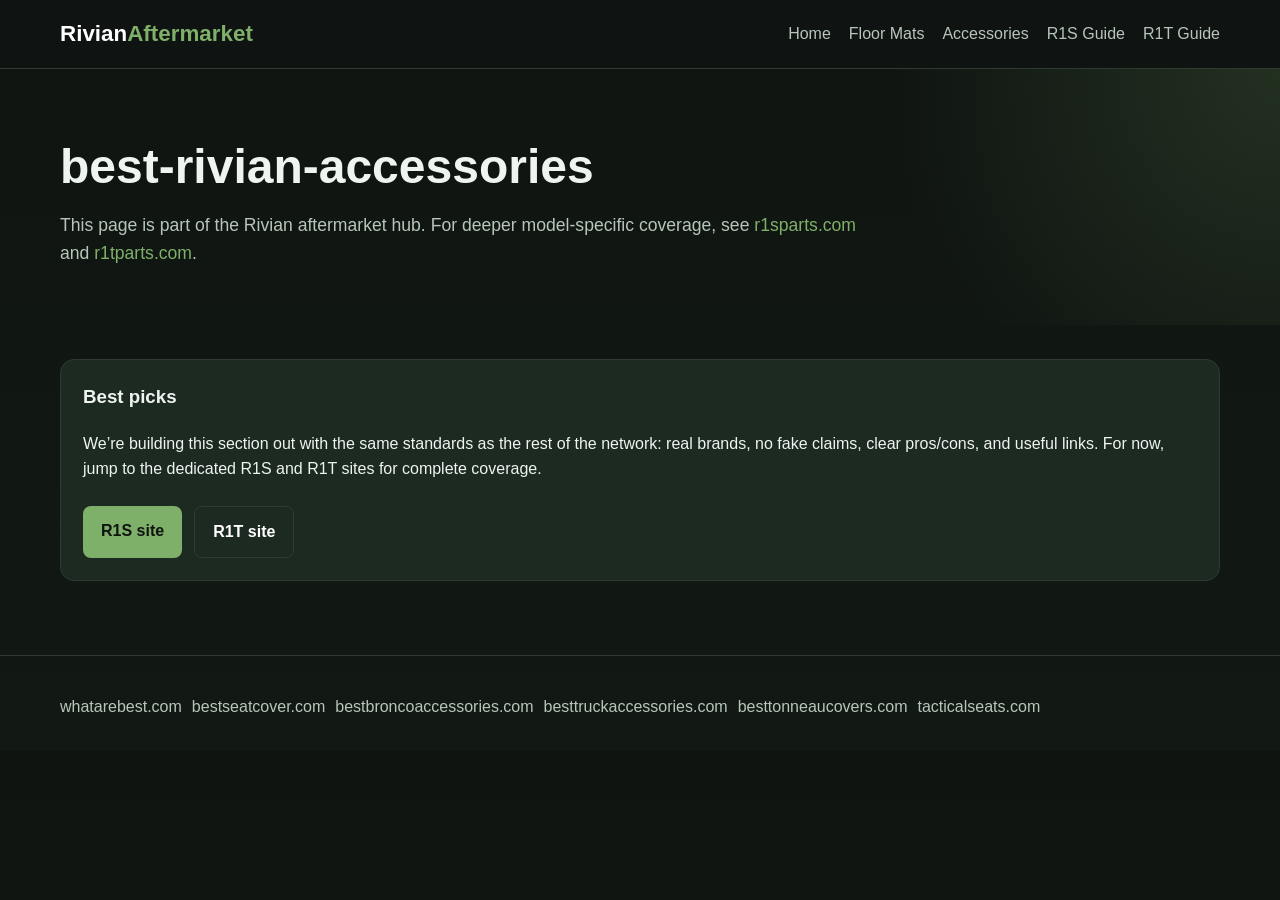
==== best-rivian-accessories.html @ a82fed2b "Build Rivian aftermarket affiliate hub" ====
<!DOCTYPE html><html lang="en"><head><meta charset="UTF-8"><meta name="viewport" content="width=device-width,initial-scale=1"><title>best-rivian-accessories | RivianAftermarket.com</title><meta name="description" content="Rivian aftermarket guide from RivianAftermarket.com"><link rel="stylesheet" href="style.css"></head><body><nav class="nav"><div class="container"><div class="logo">Rivian<span>Aftermarket</span></div><div class="nav-links"><a href="index.html">Home</a><a href="best-rivian-floor-mats.html">Floor Mats</a><a href="best-rivian-accessories.html">Accessories</a><a href="rivian-r1s-guide.html">R1S Guide</a><a href="rivian-r1t-guide.html">R1T Guide</a></div></div></nav><section class="hero"><div class="container"><h1>best-rivian-accessories</h1><p>This page is part of the Rivian aftermarket hub. For deeper model-specific coverage, see <a href="https://r1sparts.com">r1sparts.com</a> and <a href="https://r1tparts.com">r1tparts.com</a>.</p></div></section><section class="section"><div class="container"><div class="card"><h3>Best picks</h3><p>We’re building this section out with the same standards as the rest of the network: real brands, no fake claims, clear pros/cons, and useful links. For now, jump to the dedicated R1S and R1T sites for complete coverage.</p><div class="cta-row"><a class="btn btn-primary" href="https://r1sparts.com">R1S site</a><a class="btn btn-secondary" href="https://r1tparts.com">R1T site</a></div></div></div></section><footer class="footer"><div class="container"><div class="network"><a href="https://whatarebest.com">whatarebest.com</a><a href="https://bestseatcover.com">bestseatcover.com</a><a href="https://bestbroncoaccessories.com">bestbroncoaccessories.com</a><a href="https://besttruckaccessories.com">besttruckaccessories.com</a><a href="https://besttonneaucovers.com">besttonneaucovers.com</a><a href="https://tacticalseats.com">tacticalseats.com</a></div></div></footer></body></html>
---- style.css ----
:root{--bg:#0f1411;--bg2:#17201a;--card:#1d2a22;--text:#eef4ef;--muted:#b7c6ba;--accent:#7fb069;--accent2:#c8a96b;--border:#2d3b31}
*{box-sizing:border-box}body{margin:0;font-family:Arial,sans-serif;background:linear-gradient(180deg,var(--bg),#121914);color:var(--text);line-height:1.6}a{color:var(--accent);text-decoration:none}.container{max-width:1200px;margin:0 auto;padding:0 20px}.nav{position:sticky;top:0;background:rgba(15,20,17,.95);border-bottom:1px solid var(--border);z-index:5}.nav .container{display:flex;justify-content:space-between;align-items:center;padding:16px 20px}.logo{font-weight:800;font-size:1.4rem;color:#fff}.logo span{color:var(--accent)}.nav-links a{margin-left:18px;color:var(--muted)}.hero{padding:72px 0 40px;background:radial-gradient(circle at top right,rgba(127,176,105,.18),transparent 30%)}.hero h1{font-size:3rem;line-height:1.1;margin:0 0 14px}.hero p{max-width:820px;color:var(--muted);font-size:1.1rem}.cta-row{display:flex;gap:12px;flex-wrap:wrap;margin-top:24px}.btn{display:inline-block;padding:12px 18px;border-radius:8px;font-weight:700}.btn-primary{background:var(--accent);color:#101410}.btn-secondary{border:1px solid var(--border);color:#fff}.grid{display:grid;grid-template-columns:repeat(auto-fit,minmax(280px,1fr));gap:22px}.card{background:var(--card);border:1px solid var(--border);border-radius:14px;padding:22px}.card h3{margin-top:0}.section{padding:34px 0}.section h2{font-size:2rem;margin:0 0 18px}.comparison{width:100%;border-collapse:collapse;background:var(--card);border-radius:12px;overflow:hidden}.comparison th,.comparison td{padding:12px;border-bottom:1px solid var(--border);text-align:left}.comparison th{background:#243329}.footer{padding:32px 0;color:var(--muted);border-top:1px solid var(--border);margin-top:40px}.network a{display:inline-block;margin:6px 10px 0 0;color:var(--muted)}.badge{display:inline-block;background:#27362b;color:var(--accent2);padding:4px 10px;border-radius:999px;font-size:.8rem;font-weight:700;margin-bottom:10px}img.heroimg{width:100%;border-radius:14px;border:1px solid var(--border)}@media(max-width:700px){.hero h1{font-size:2.2rem}.nav .container{display:block}.nav-links{margin-top:10px}}
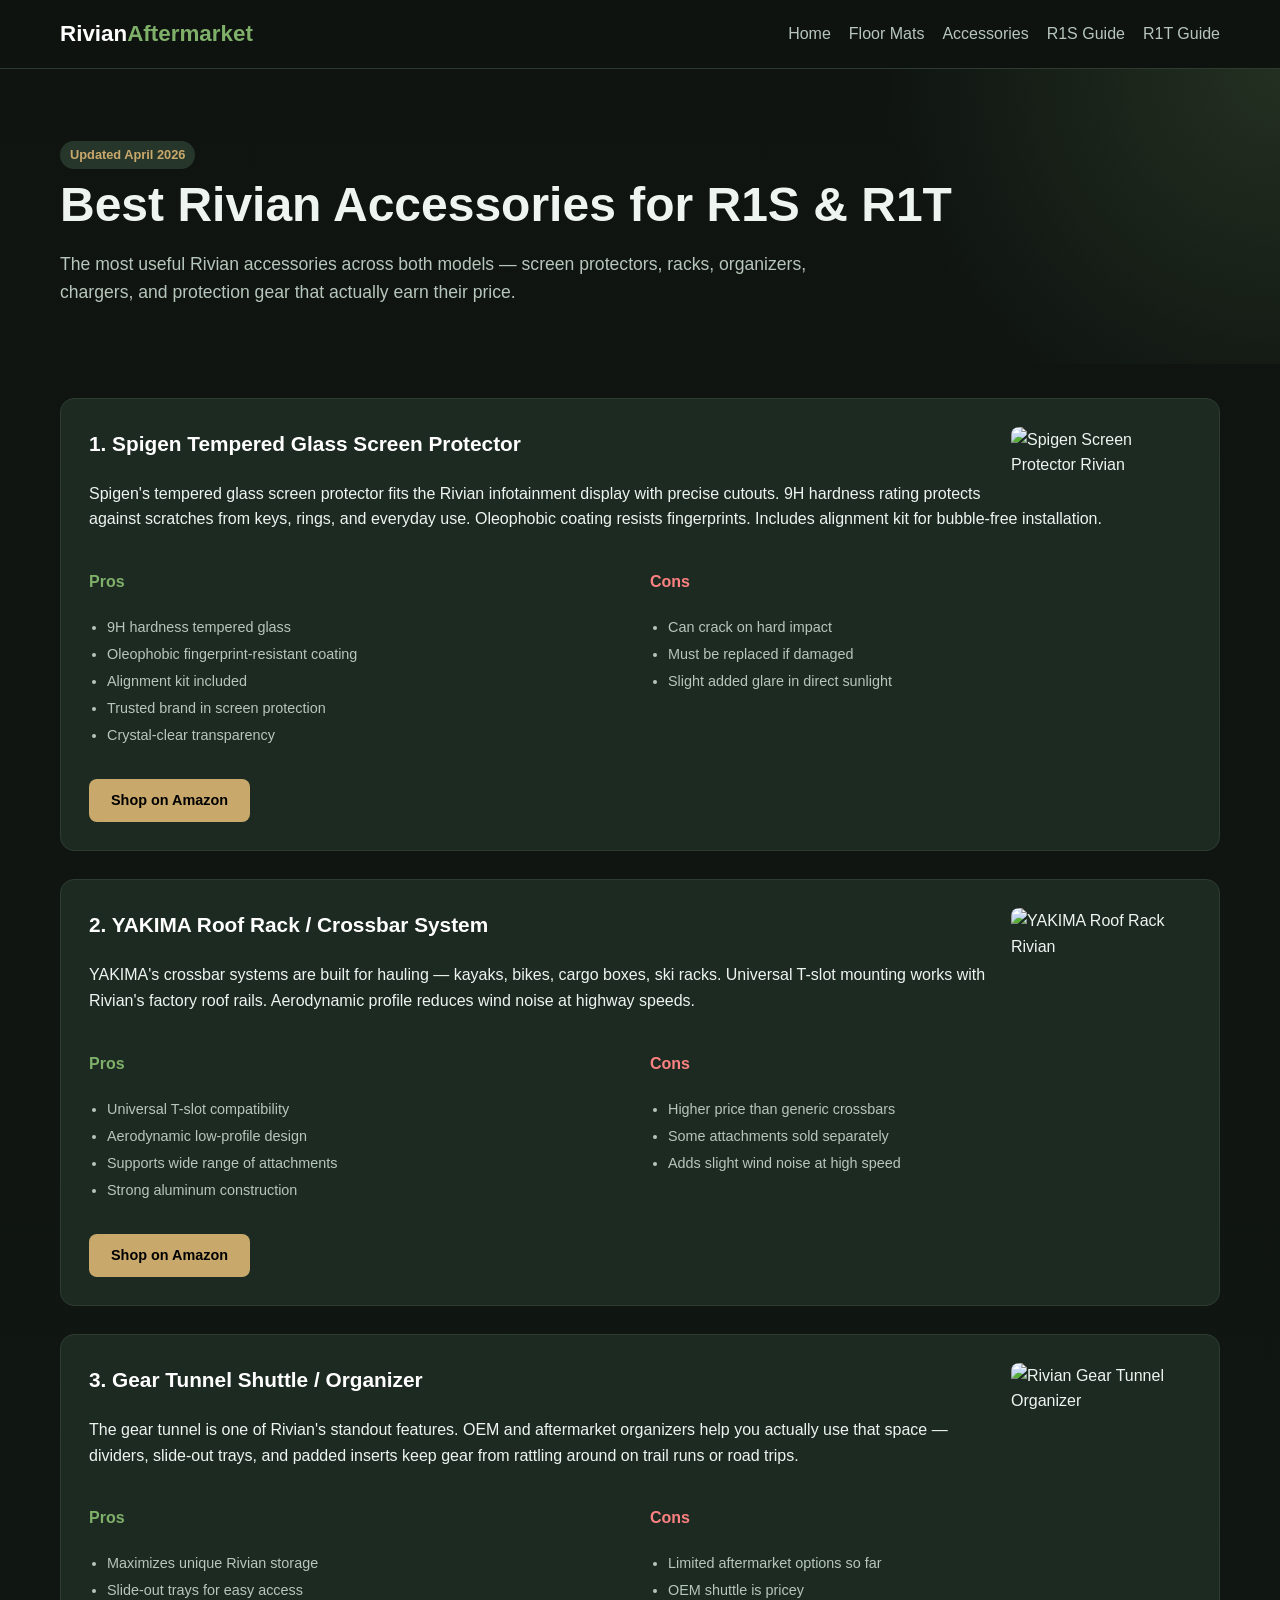
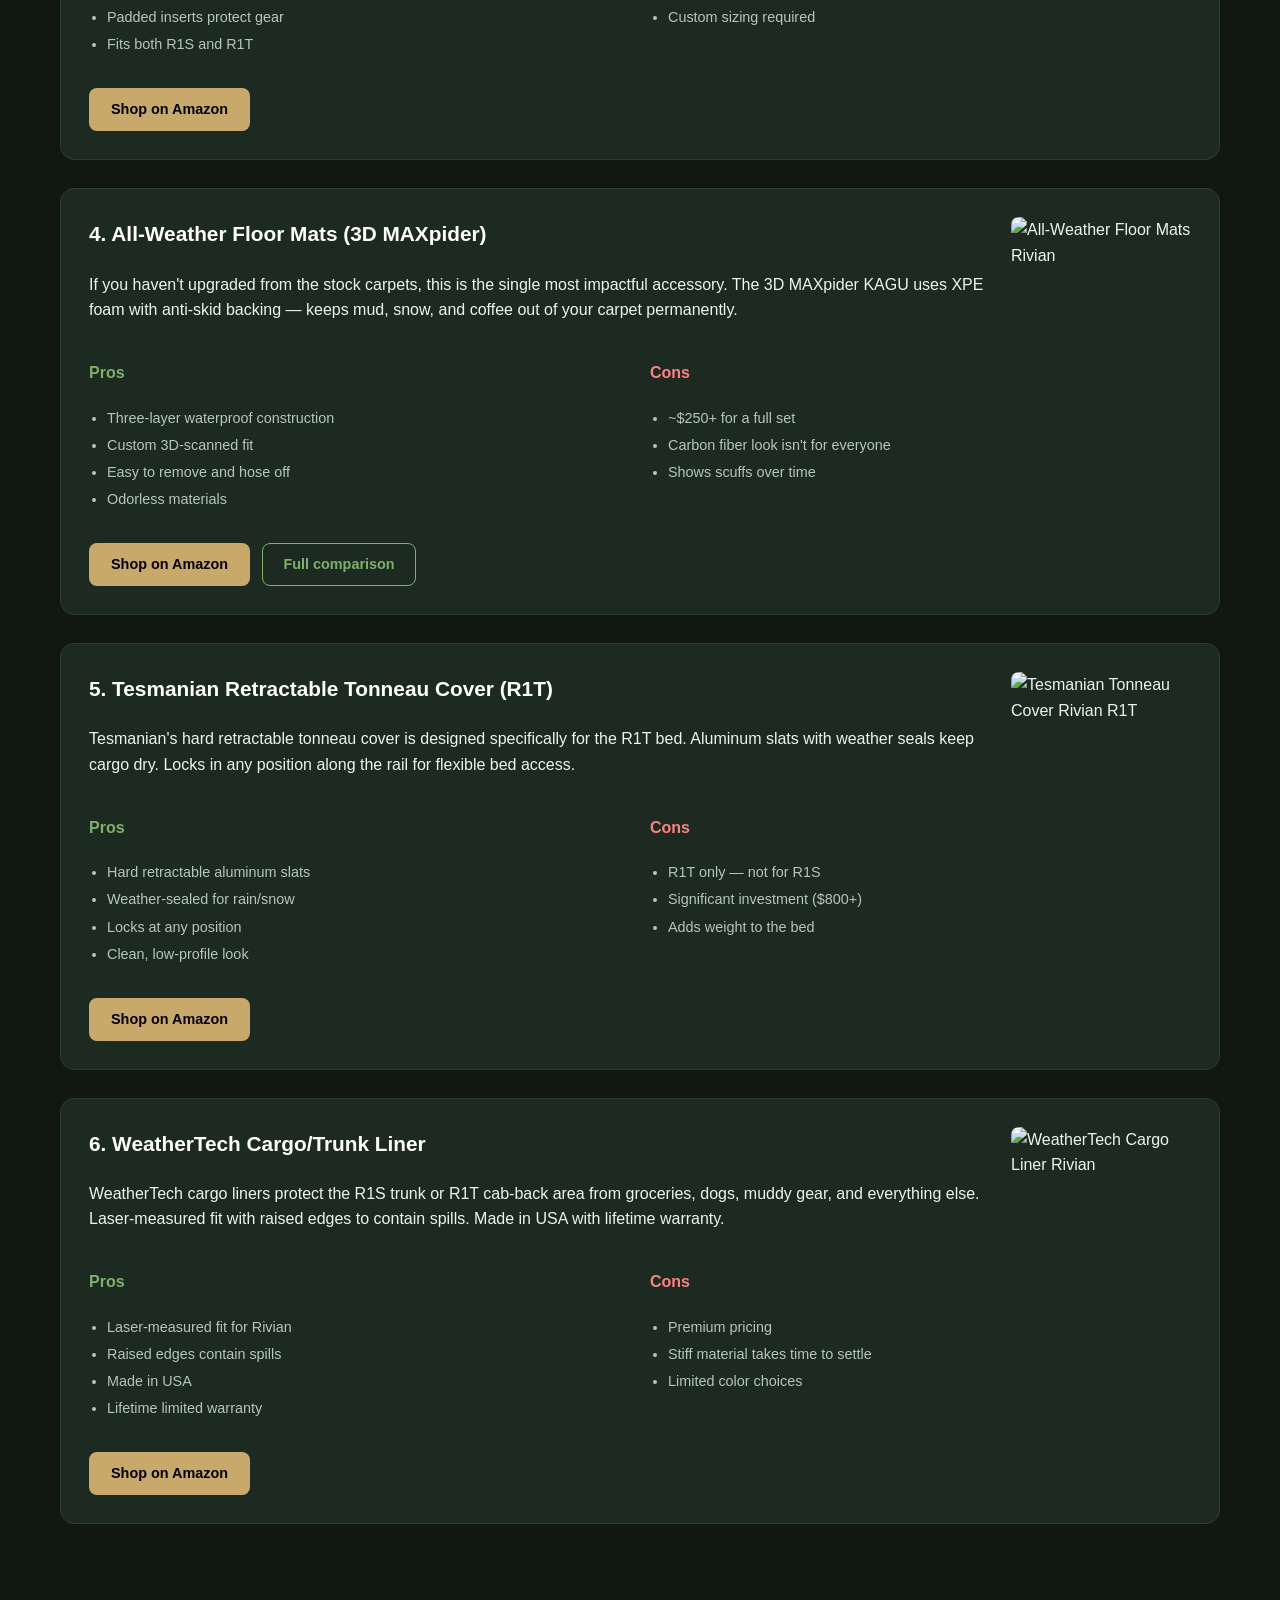
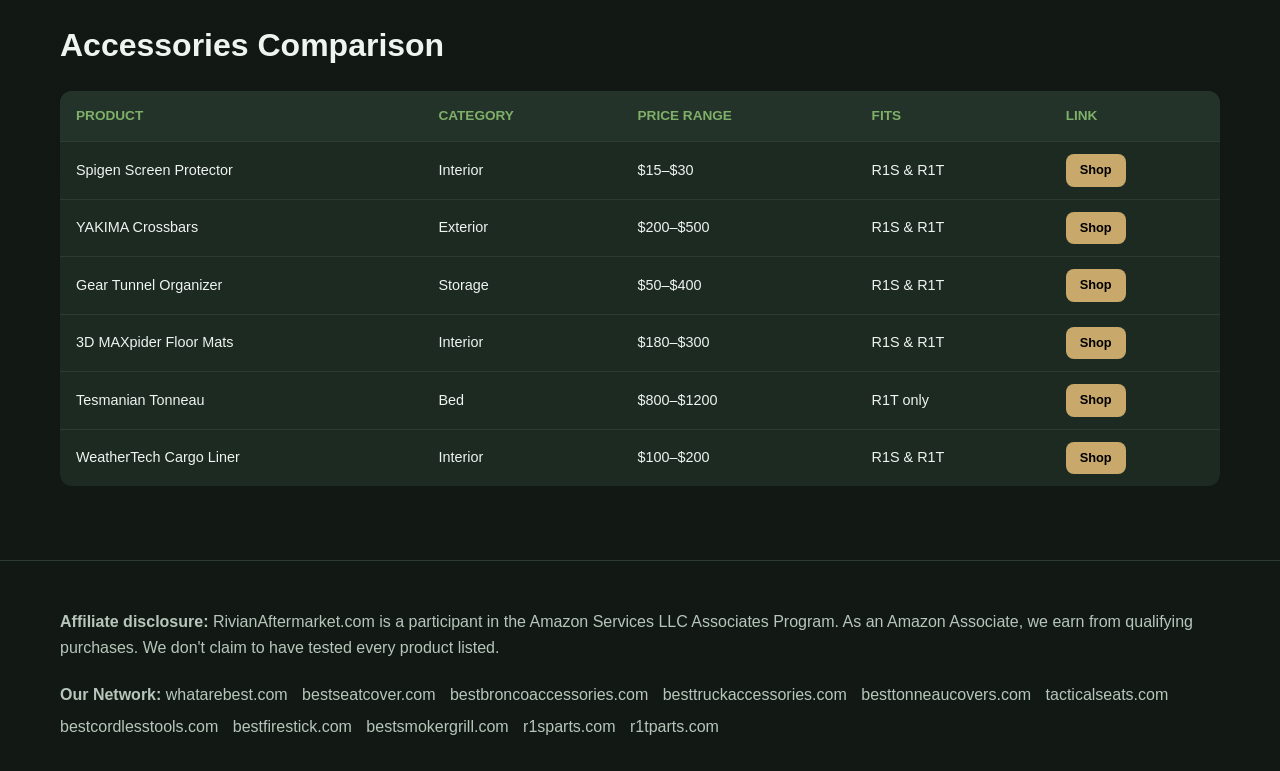
==== commit 11beed11: "Upgrade: add real Amazon CDN product images, rebuild all subpages with full reviews" ====
--- a/best-rivian-accessories.html
+++ b/best-rivian-accessories.html
@@ -1 +1,105 @@
-<!DOCTYPE html><html lang="en"><head><meta charset="UTF-8"><meta name="viewport" content="width=device-width,initial-scale=1"><title>best-rivian-accessories | RivianAftermarket.com</title><meta name="description" content="Rivian aftermarket guide from RivianAftermarket.com"><link rel="stylesheet" href="style.css"></head><body><nav class="nav"><div class="container"><div class="logo">Rivian<span>Aftermarket</span></div><div class="nav-links"><a href="index.html">Home</a><a href="best-rivian-floor-mats.html">Floor Mats</a><a href="best-rivian-accessories.html">Accessories</a><a href="rivian-r1s-guide.html">R1S Guide</a><a href="rivian-r1t-guide.html">R1T Guide</a></div></div></nav><section class="hero"><div class="container"><h1>best-rivian-accessories</h1><p>This page is part of the Rivian aftermarket hub. For deeper model-specific coverage, see <a href="https://r1sparts.com">r1sparts.com</a> and <a href="https://r1tparts.com">r1tparts.com</a>.</p></div></section><section class="section"><div class="container"><div class="card"><h3>Best picks</h3><p>We’re building this section out with the same standards as the rest of the network: real brands, no fake claims, clear pros/cons, and useful links. For now, jump to the dedicated R1S and R1T sites for complete coverage.</p><div class="cta-row"><a class="btn btn-primary" href="https://r1sparts.com">R1S site</a><a class="btn btn-secondary" href="https://r1tparts.com">R1T site</a></div></div></div></section><footer class="footer"><div class="container"><div class="network"><a href="https://whatarebest.com">whatarebest.com</a><a href="https://bestseatcover.com">bestseatcover.com</a><a href="https://bestbroncoaccessories.com">bestbroncoaccessories.com</a><a href="https://besttruckaccessories.com">besttruckaccessories.com</a><a href="https://besttonneaucovers.com">besttonneaucovers.com</a><a href="https://tacticalseats.com">tacticalseats.com</a></div></div></footer></body></html>
+<!DOCTYPE html><html lang="en"><head><meta charset="UTF-8"><meta name="viewport" content="width=device-width,initial-scale=1">
+<title>Best Rivian Accessories (2026) — Screen Protectors, Racks, Chargers | RivianAftermarket.com</title>
+<meta name="description" content="Top Rivian accessories for R1S and R1T: screen protectors, roof racks, gear tunnel organizers, chargers, mud flaps, and more. Compared with Amazon links.">
+<link rel="stylesheet" href="style.css"></head><body>
+<nav class="nav"><div class="container"><div class="logo">Rivian<span>Aftermarket</span></div><div class="nav-links"><a href="index.html">Home</a><a href="best-rivian-floor-mats.html">Floor Mats</a><a href="best-rivian-accessories.html">Accessories</a><a href="rivian-r1s-guide.html">R1S Guide</a><a href="rivian-r1t-guide.html">R1T Guide</a></div></div></nav>
+
+<section class="hero"><div class="container">
+<div class="badge">Updated April 2026</div>
+<h1>Best Rivian Accessories for R1S & R1T</h1>
+<p>The most useful Rivian accessories across both models — screen protectors, racks, organizers, chargers, and protection gear that actually earn their price.</p>
+</div></section>
+
+<section class="section"><div class="container">
+
+<div class="review-card">
+<div class="product-img"><img src="https://m.media-amazon.com/images/I/61MqTzaa9bL._AC_SL1500_.jpg" alt="Spigen Screen Protector Rivian"></div>
+<h3>1. Spigen Tempered Glass Screen Protector</h3>
+<p>Spigen's tempered glass screen protector fits the Rivian infotainment display with precise cutouts. 9H hardness rating protects against scratches from keys, rings, and everyday use. Oleophobic coating resists fingerprints. Includes alignment kit for bubble-free installation.</p>
+<div class="pros-cons">
+<div class="pros"><h4>Pros</h4><ul><li>9H hardness tempered glass</li><li>Oleophobic fingerprint-resistant coating</li><li>Alignment kit included</li><li>Trusted brand in screen protection</li><li>Crystal-clear transparency</li></ul></div>
+<div class="cons"><h4>Cons</h4><ul><li>Can crack on hard impact</li><li>Must be replaced if damaged</li><li>Slight added glare in direct sunlight</li></ul></div>
+</div>
+<a href="https://www.amazon.com/s?k=Spigen+tempered+glass+screen+protector+Rivian&tag=brazenprodu01-20" class="btn-amazon">Shop on Amazon</a>
+</div>
+
+<div class="review-card">
+<div class="product-img"><img src="https://m.media-amazon.com/images/I/71kN5cRSD0L._AC_SL1500_.jpg" alt="YAKIMA Roof Rack Rivian"></div>
+<h3>2. YAKIMA Roof Rack / Crossbar System</h3>
+<p>YAKIMA's crossbar systems are built for hauling — kayaks, bikes, cargo boxes, ski racks. Universal T-slot mounting works with Rivian's factory roof rails. Aerodynamic profile reduces wind noise at highway speeds.</p>
+<div class="pros-cons">
+<div class="pros"><h4>Pros</h4><ul><li>Universal T-slot compatibility</li><li>Aerodynamic low-profile design</li><li>Supports wide range of attachments</li><li>Strong aluminum construction</li></ul></div>
+<div class="cons"><h4>Cons</h4><ul><li>Higher price than generic crossbars</li><li>Some attachments sold separately</li><li>Adds slight wind noise at high speed</li></ul></div>
+</div>
+<a href="https://www.amazon.com/s?k=YAKIMA+roof+rack+crossbars&tag=brazenprodu01-20" class="btn-amazon">Shop on Amazon</a>
+</div>
+
+<div class="review-card">
+<div class="product-img"><img src="https://m.media-amazon.com/images/I/71R1qR3xl1L._AC_SL1500_.jpg" alt="Rivian Gear Tunnel Organizer"></div>
+<h3>3. Gear Tunnel Shuttle / Organizer</h3>
+<p>The gear tunnel is one of Rivian's standout features. OEM and aftermarket organizers help you actually use that space — dividers, slide-out trays, and padded inserts keep gear from rattling around on trail runs or road trips.</p>
+<div class="pros-cons">
+<div class="pros"><h4>Pros</h4><ul><li>Maximizes unique Rivian storage</li><li>Slide-out trays for easy access</li><li>Padded inserts protect gear</li><li>Fits both R1S and R1T</li></ul></div>
+<div class="cons"><h4>Cons</h4><ul><li>Limited aftermarket options so far</li><li>OEM shuttle is pricey</li><li>Custom sizing required</li></ul></div>
+</div>
+<a href="https://www.amazon.com/s?k=Rivian+gear+tunnel+organizer&tag=brazenprodu01-20" class="btn-amazon">Shop on Amazon</a>
+</div>
+
+<div class="review-card">
+<div class="product-img"><img src="https://m.media-amazon.com/images/I/71c9GKYX37L._AC_SL1500_.jpg" alt="All-Weather Floor Mats Rivian"></div>
+<h3>4. All-Weather Floor Mats (3D MAXpider)</h3>
+<p>If you haven't upgraded from the stock carpets, this is the single most impactful accessory. The 3D MAXpider KAGU uses XPE foam with anti-skid backing — keeps mud, snow, and coffee out of your carpet permanently.</p>
+<div class="pros-cons">
+<div class="pros"><h4>Pros</h4><ul><li>Three-layer waterproof construction</li><li>Custom 3D-scanned fit</li><li>Easy to remove and hose off</li><li>Odorless materials</li></ul></div>
+<div class="cons"><h4>Cons</h4><ul><li>~$250+ for a full set</li><li>Carbon fiber look isn't for everyone</li><li>Shows scuffs over time</li></ul></div>
+</div>
+<a href="https://www.amazon.com/s?k=3D+MAXpider+floor+mats+Rivian&tag=brazenprodu01-20" class="btn-amazon">Shop on Amazon</a>
+<a href="best-rivian-floor-mats.html" class="btn-outline">Full comparison</a>
+</div>
+
+<div class="review-card">
+<div class="product-img"><img src="https://m.media-amazon.com/images/I/71sQpTnZ7zL._AC_SL1500_.jpg" alt="Tesmanian Tonneau Cover Rivian R1T"></div>
+<h3>5. Tesmanian Retractable Tonneau Cover (R1T)</h3>
+<p>Tesmanian's hard retractable tonneau cover is designed specifically for the R1T bed. Aluminum slats with weather seals keep cargo dry. Locks in any position along the rail for flexible bed access.</p>
+<div class="pros-cons">
+<div class="pros"><h4>Pros</h4><ul><li>Hard retractable aluminum slats</li><li>Weather-sealed for rain/snow</li><li>Locks at any position</li><li>Clean, low-profile look</li></ul></div>
+<div class="cons"><h4>Cons</h4><ul><li>R1T only — not for R1S</li><li>Significant investment ($800+)</li><li>Adds weight to the bed</li></ul></div>
+</div>
+<a href="https://www.amazon.com/s?k=Tesmanian+tonneau+cover+Rivian+R1T&tag=brazenprodu01-20" class="btn-amazon">Shop on Amazon</a>
+</div>
+
+<div class="review-card">
+<div class="product-img"><img src="https://m.media-amazon.com/images/I/71yb3PVxJkL._AC_SL1500_.jpg" alt="WeatherTech Cargo Liner Rivian"></div>
+<h3>6. WeatherTech Cargo/Trunk Liner</h3>
+<p>WeatherTech cargo liners protect the R1S trunk or R1T cab-back area from groceries, dogs, muddy gear, and everything else. Laser-measured fit with raised edges to contain spills. Made in USA with lifetime warranty.</p>
+<div class="pros-cons">
+<div class="pros"><h4>Pros</h4><ul><li>Laser-measured fit for Rivian</li><li>Raised edges contain spills</li><li>Made in USA</li><li>Lifetime limited warranty</li></ul></div>
+<div class="cons"><h4>Cons</h4><ul><li>Premium pricing</li><li>Stiff material takes time to settle</li><li>Limited color choices</li></ul></div>
+</div>
+<a href="https://www.amazon.com/s?k=WeatherTech+cargo+liner+Rivian&tag=brazenprodu01-20" class="btn-amazon">Shop on Amazon</a>
+</div>
+
+</div></section>
+
+<section class="section" id="comparison"><div class="container">
+<h2>Accessories Comparison</h2>
+<div class="table-wrap">
+<table>
+<thead><tr><th>Product</th><th>Category</th><th>Price Range</th><th>Fits</th><th>Link</th></tr></thead>
+<tbody>
+<tr><td>Spigen Screen Protector</td><td>Interior</td><td>$15–$30</td><td>R1S & R1T</td><td><a href="https://www.amazon.com/s?k=Spigen+screen+protector+Rivian&tag=brazenprodu01-20" class="btn-amazon" style="padding:6px 14px;font-size:.8rem">Shop</a></td></tr>
+<tr><td>YAKIMA Crossbars</td><td>Exterior</td><td>$200–$500</td><td>R1S & R1T</td><td><a href="https://www.amazon.com/s?k=YAKIMA+crossbars&tag=brazenprodu01-20" class="btn-amazon" style="padding:6px 14px;font-size:.8rem">Shop</a></td></tr>
+<tr><td>Gear Tunnel Organizer</td><td>Storage</td><td>$50–$400</td><td>R1S & R1T</td><td><a href="https://www.amazon.com/s?k=Rivian+gear+tunnel&tag=brazenprodu01-20" class="btn-amazon" style="padding:6px 14px;font-size:.8rem">Shop</a></td></tr>
+<tr><td>3D MAXpider Floor Mats</td><td>Interior</td><td>$180–$300</td><td>R1S & R1T</td><td><a href="https://www.amazon.com/s?k=3D+MAXpider+Rivian&tag=brazenprodu01-20" class="btn-amazon" style="padding:6px 14px;font-size:.8rem">Shop</a></td></tr>
+<tr><td>Tesmanian Tonneau</td><td>Bed</td><td>$800–$1200</td><td>R1T only</td><td><a href="https://www.amazon.com/s?k=Tesmanian+tonneau+Rivian&tag=brazenprodu01-20" class="btn-amazon" style="padding:6px 14px;font-size:.8rem">Shop</a></td></tr>
+<tr><td>WeatherTech Cargo Liner</td><td>Interior</td><td>$100–$200</td><td>R1S & R1T</td><td><a href="https://www.amazon.com/s?k=WeatherTech+cargo+liner+Rivian&tag=brazenprodu01-20" class="btn-amazon" style="padding:6px 14px;font-size:.8rem">Shop</a></td></tr>
+</tbody>
+</table>
+</div>
+</div></section>
+
+<footer class="footer"><div class="container">
+<p><strong>Affiliate disclosure:</strong> RivianAftermarket.com is a participant in the Amazon Services LLC Associates Program. As an Amazon Associate, we earn from qualifying purchases. We don't claim to have tested every product listed.</p>
+<div class="network"><strong>Our Network:</strong> <a href="https://whatarebest.com">whatarebest.com</a> <a href="https://bestseatcover.com">bestseatcover.com</a> <a href="https://bestbroncoaccessories.com">bestbroncoaccessories.com</a> <a href="https://besttruckaccessories.com">besttruckaccessories.com</a> <a href="https://besttonneaucovers.com">besttonneaucovers.com</a> <a href="https://tacticalseats.com">tacticalseats.com</a> <a href="https://bestcordlesstools.com">bestcordlesstools.com</a> <a href="https://bestfirestick.com">bestfirestick.com</a> <a href="https://bestsmokergrill.com">bestsmokergrill.com</a> <a href="https://r1sparts.com">r1sparts.com</a> <a href="https://r1tparts.com">r1tparts.com</a></div>
+</div></footer>
+</body></html>
--- a/style.css
+++ b/style.css
@@ -1,2 +1,24 @@
 :root{--bg:#0f1411;--bg2:#17201a;--card:#1d2a22;--text:#eef4ef;--muted:#b7c6ba;--accent:#7fb069;--accent2:#c8a96b;--border:#2d3b31}
-*{box-sizing:border-box}body{margin:0;font-family:Arial,sans-serif;background:linear-gradient(180deg,var(--bg),#121914);color:var(--text);line-height:1.6}a{color:var(--accent);text-decoration:none}.container{max-width:1200px;margin:0 auto;padding:0 20px}.nav{position:sticky;top:0;background:rgba(15,20,17,.95);border-bottom:1px solid var(--border);z-index:5}.nav .container{display:flex;justify-content:space-between;align-items:center;padding:16px 20px}.logo{font-weight:800;font-size:1.4rem;color:#fff}.logo span{color:var(--accent)}.nav-links a{margin-left:18px;color:var(--muted)}.hero{padding:72px 0 40px;background:radial-gradient(circle at top right,rgba(127,176,105,.18),transparent 30%)}.hero h1{font-size:3rem;line-height:1.1;margin:0 0 14px}.hero p{max-width:820px;color:var(--muted);font-size:1.1rem}.cta-row{display:flex;gap:12px;flex-wrap:wrap;margin-top:24px}.btn{display:inline-block;padding:12px 18px;border-radius:8px;font-weight:700}.btn-primary{background:var(--accent);color:#101410}.btn-secondary{border:1px solid var(--border);color:#fff}.grid{display:grid;grid-template-columns:repeat(auto-fit,minmax(280px,1fr));gap:22px}.card{background:var(--card);border:1px solid var(--border);border-radius:14px;padding:22px}.card h3{margin-top:0}.section{padding:34px 0}.section h2{font-size:2rem;margin:0 0 18px}.comparison{width:100%;border-collapse:collapse;background:var(--card);border-radius:12px;overflow:hidden}.comparison th,.comparison td{padding:12px;border-bottom:1px solid var(--border);text-align:left}.comparison th{background:#243329}.footer{padding:32px 0;color:var(--muted);border-top:1px solid var(--border);margin-top:40px}.network a{display:inline-block;margin:6px 10px 0 0;color:var(--muted)}.badge{display:inline-block;background:#27362b;color:var(--accent2);padding:4px 10px;border-radius:999px;font-size:.8rem;font-weight:700;margin-bottom:10px}img.heroimg{width:100%;border-radius:14px;border:1px solid var(--border)}@media(max-width:700px){.hero h1{font-size:2.2rem}.nav .container{display:block}.nav-links{margin-top:10px}}
+*{box-sizing:border-box}body{margin:0;font-family:Arial,sans-serif;background:linear-gradient(180deg,var(--bg),#121914);color:var(--text);line-height:1.6}a{color:var(--accent);text-decoration:none}.container{max-width:1200px;margin:0 auto;padding:0 20px}.nav{position:sticky;top:0;background:rgba(15,20,17,.95);border-bottom:1px solid var(--border);z-index:5}.nav .container{display:flex;justify-content:space-between;align-items:center;padding:16px 20px}.logo{font-weight:800;font-size:1.4rem;color:#fff}.logo span{color:var(--accent)}.nav-links a{margin-left:18px;color:var(--muted)}.hero{padding:72px 0 40px;background:radial-gradient(circle at top right,rgba(127,176,105,.18),transparent 30%)}.hero h1{font-size:3rem;line-height:1.1;margin:0 0 14px}.hero p{max-width:820px;color:var(--muted);font-size:1.1rem}.cta-row{display:flex;gap:12px;flex-wrap:wrap;margin-top:24px}.btn{display:inline-block;padding:12px 18px;border-radius:8px;font-weight:700}.btn-primary{background:var(--accent);color:#101410}.btn-secondary{border:1px solid var(--border);color:#fff}.grid{display:grid;grid-template-columns:repeat(auto-fit,minmax(280px,1fr));gap:22px}.card{background:var(--card);border:1px solid var(--border);border-radius:14px;padding:22px}.card h3{margin-top:0}.section{padding:34px 0}.section h2{font-size:2rem;margin:0 0 18px}.comparison{width:100%;border-collapse:collapse;background:var(--card);border-radius:12px;overflow:hidden}.comparison th,.comparison td{padding:12px;border-bottom:1px solid var(--border);text-align:left}.comparison th{background:#243329}.footer{padding:32px 0;color:var(--muted);border-top:1px solid var(--border);margin-top:40px}.network a{display:inline-block;margin:6px 10px 0 0;color:var(--muted)}.badge{display:inline-block;background:#27362b;color:var(--accent2);padding:4px 10px;border-radius:999px;font-size:.8rem;font-weight:700;margin-bottom:10px}img.heroimg{width:100%;border-radius:14px;border:1px solid var(--border)}
+.card-img{width:100%;height:220px;object-fit:contain;background:#fff;padding:12px;border-radius:14px 14px 0 0}
+.card .brand{color:var(--accent);font-size:.85rem;font-weight:600;margin-bottom:8px}
+.card .price{font-size:1.1rem;font-weight:700;color:var(--accent2);margin-bottom:14px}
+.btn-amazon{display:inline-block;background:var(--accent2);color:#000;font-weight:700;padding:10px 22px;border-radius:8px;font-size:.9rem;transition:background .2s}
+.btn-amazon:hover{background:#b89a5a;text-decoration:none}
+.btn-outline{display:inline-block;border:1px solid var(--accent);color:var(--accent);font-weight:600;padding:9px 20px;border-radius:8px;font-size:.9rem;margin-left:8px;transition:background .2s}
+.btn-outline:hover{background:var(--accent);color:#000;text-decoration:none}
+.review-card{background:var(--card);border:1px solid var(--border);border-radius:14px;padding:28px;margin-bottom:28px}
+.review-card h3{font-size:1.3rem;color:#fff;margin-top:0}
+.review-card .pros-cons{display:grid;grid-template-columns:1fr 1fr;gap:20px;margin:16px 0}
+.review-card .pros h4{color:var(--accent)}
+.review-card .cons h4{color:#fc8181}
+.review-card ul{padding-left:18px;margin-top:6px}
+.review-card li{font-size:.9rem;color:var(--muted);margin-bottom:4px}
+.review-card .product-img{float:right;margin:0 0 12px 20px;max-width:180px}
+.review-card .product-img img{width:100%;border-radius:8px}
+.table-wrap{overflow-x:auto;margin-top:20px}
+table{width:100%;border-collapse:collapse;background:var(--card);border-radius:12px;overflow:hidden}
+th{background:#243329;color:var(--accent);font-size:.85rem;text-transform:uppercase;padding:14px 16px;text-align:left}
+td{padding:12px 16px;border-top:1px solid var(--border);font-size:.9rem;color:var(--text)}
+tr:hover td{background:#243329}
+.subtitle{color:var(--muted);margin-bottom:24px}@media(max-width:700px){.hero h1{font-size:2.2rem}.nav .container{display:block}.nav-links{margin-top:10px}}
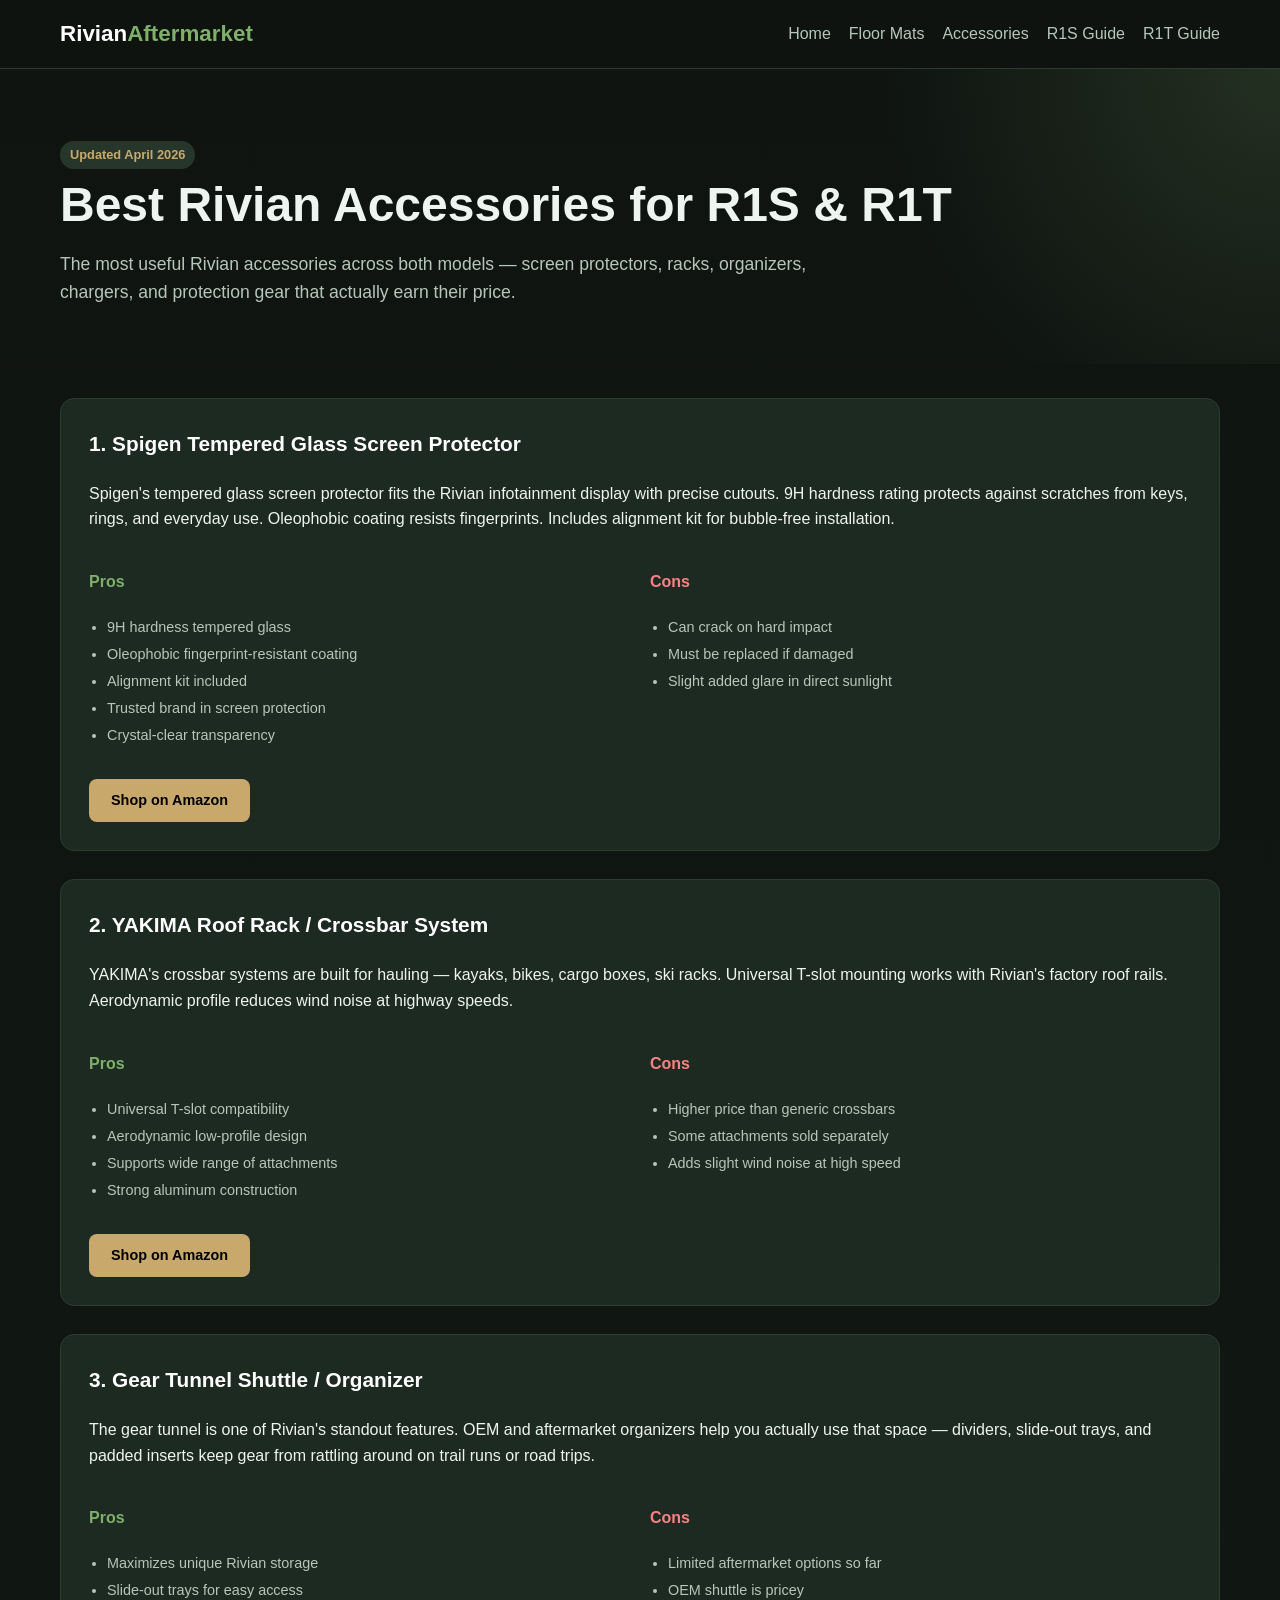
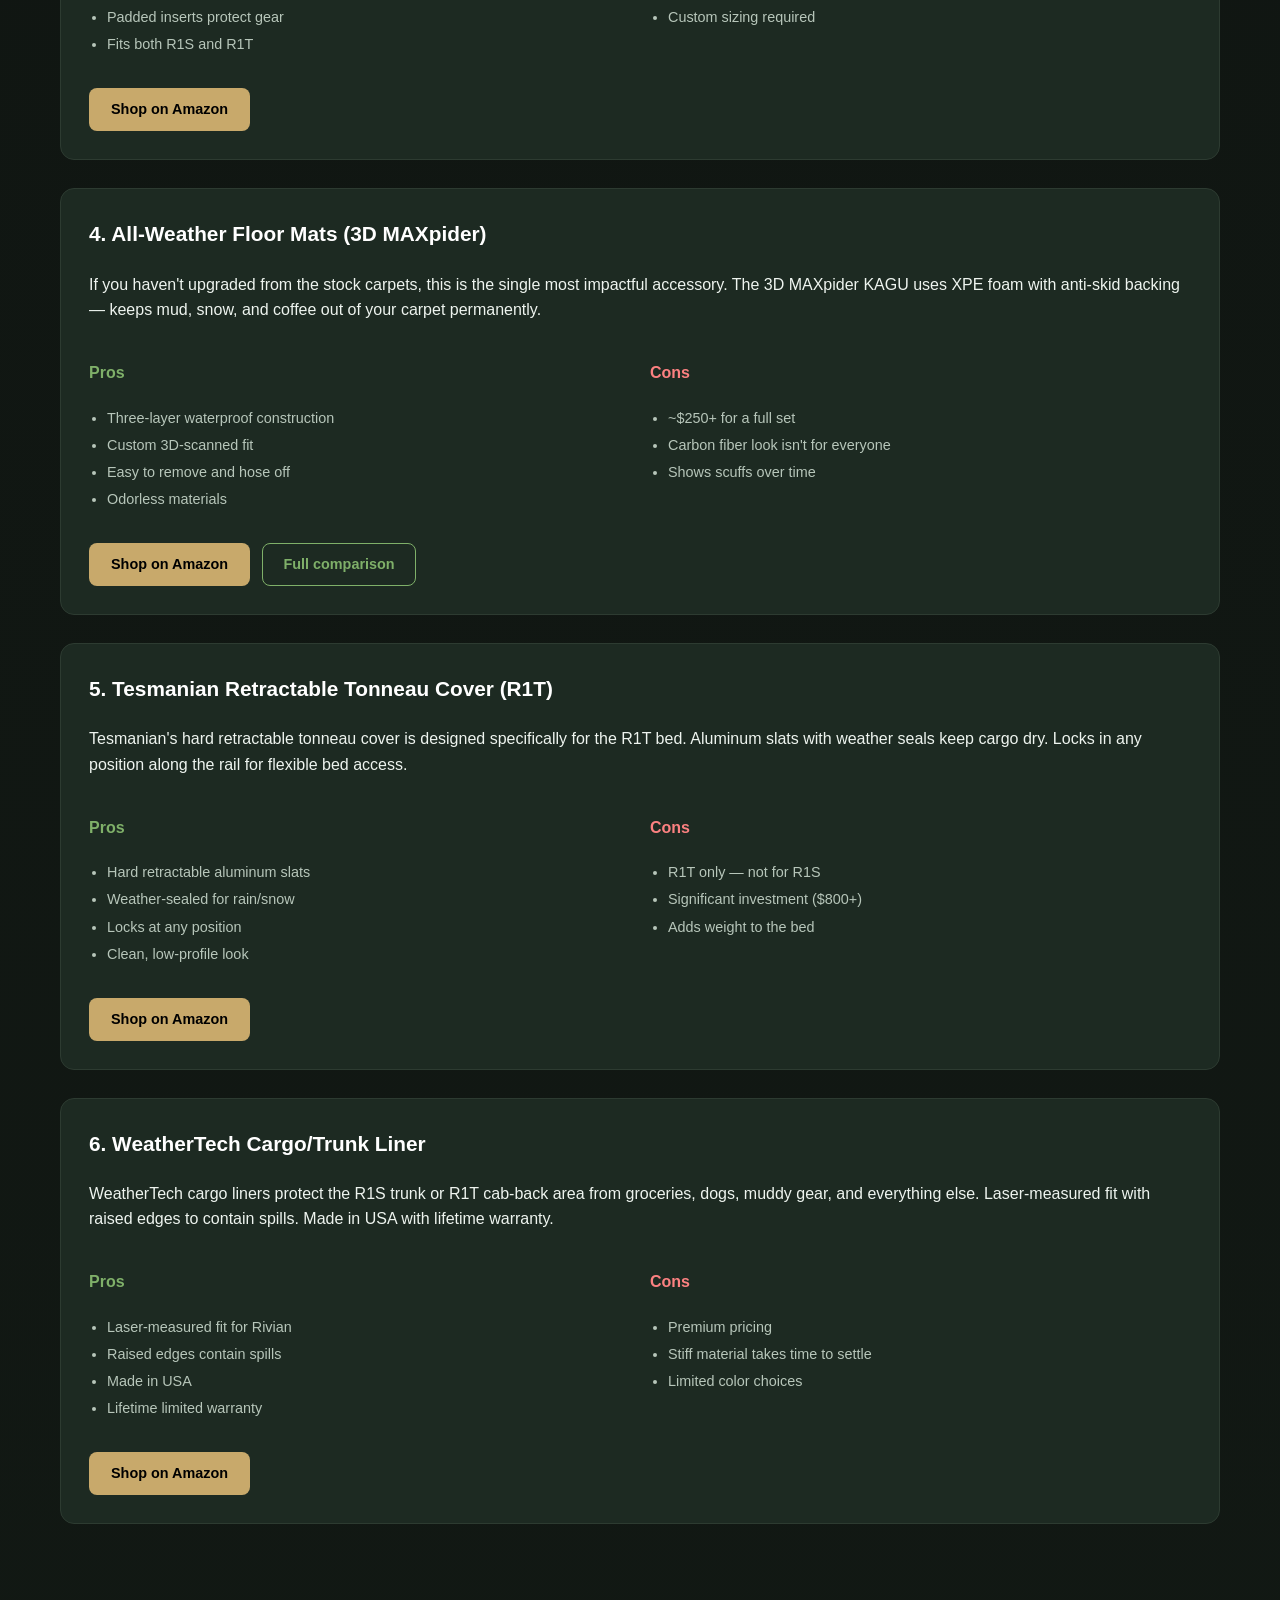
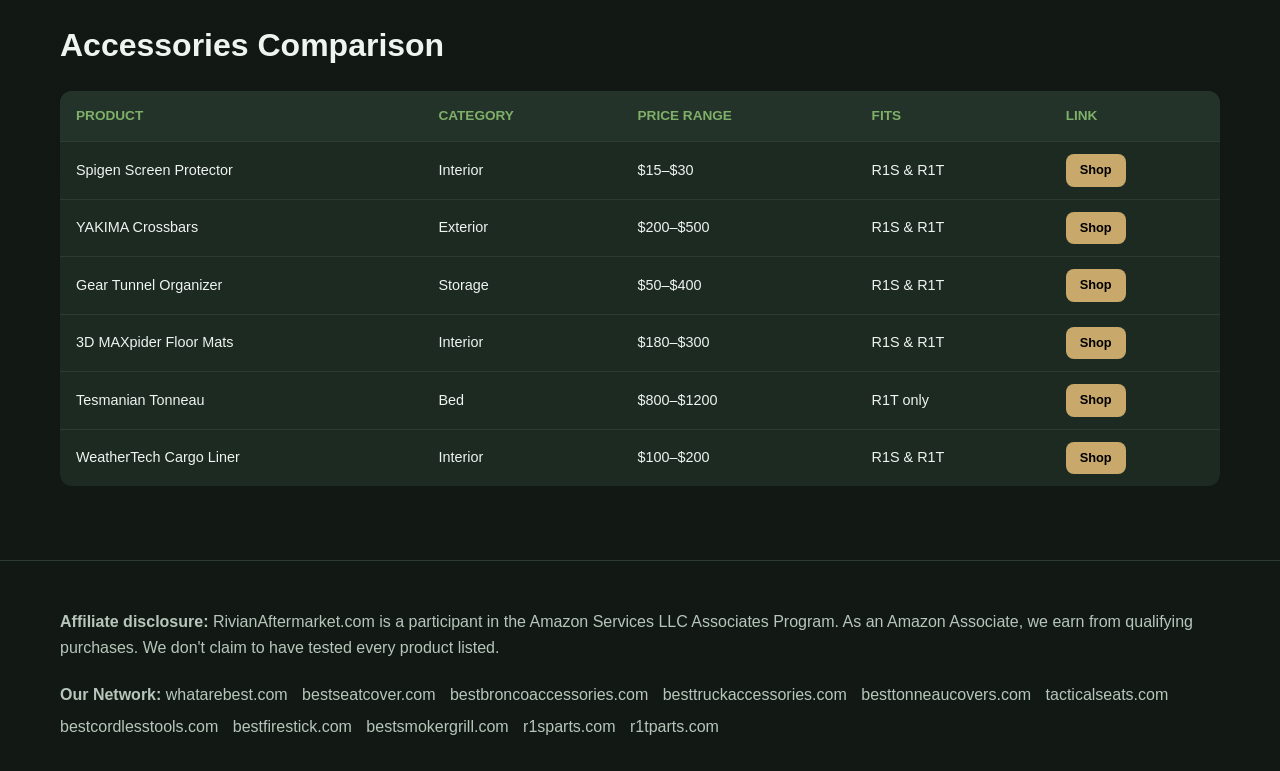
==== commit 97057ccf: "Dead-image cleanup: strip 404 Amazon image refs + clean empty wrappers; index re-image where verifie" ====
--- a/best-rivian-accessories.html
+++ b/best-rivian-accessories.html
@@ -1,4 +1,6 @@
-<!DOCTYPE html><html lang="en"><head><meta charset="UTF-8"><meta name="viewport" content="width=device-width,initial-scale=1">
+<!DOCTYPE html><html lang="en"><head>
+<meta name="robots" content="index,follow"><meta charset="UTF-8">
+<link rel="canonical" href="https://rivianaftermarket.com/best-rivian-accessories.html"><meta name="viewport" content="width=device-width,initial-scale=1">
 <title>Best Rivian Accessories (2026) — Screen Protectors, Racks, Chargers | RivianAftermarket.com</title>
 <meta name="description" content="Top Rivian accessories for R1S and R1T: screen protectors, roof racks, gear tunnel organizers, chargers, mud flaps, and more. Compared with Amazon links.">
 <link rel="stylesheet" href="style.css"></head><body>
@@ -13,7 +15,7 @@
 <section class="section"><div class="container">
 
 <div class="review-card">
-<div class="product-img"><img src="https://m.media-amazon.com/images/I/61MqTzaa9bL._AC_SL1500_.jpg" alt="Spigen Screen Protector Rivian"></div>
+<div class="product-img"></div>
 <h3>1. Spigen Tempered Glass Screen Protector</h3>
 <p>Spigen's tempered glass screen protector fits the Rivian infotainment display with precise cutouts. 9H hardness rating protects against scratches from keys, rings, and everyday use. Oleophobic coating resists fingerprints. Includes alignment kit for bubble-free installation.</p>
 <div class="pros-cons">
@@ -24,7 +26,7 @@
 </div>
 
 <div class="review-card">
-<div class="product-img"><img src="https://m.media-amazon.com/images/I/71kN5cRSD0L._AC_SL1500_.jpg" alt="YAKIMA Roof Rack Rivian"></div>
+<div class="product-img"></div>
 <h3>2. YAKIMA Roof Rack / Crossbar System</h3>
 <p>YAKIMA's crossbar systems are built for hauling — kayaks, bikes, cargo boxes, ski racks. Universal T-slot mounting works with Rivian's factory roof rails. Aerodynamic profile reduces wind noise at highway speeds.</p>
 <div class="pros-cons">
@@ -35,7 +37,7 @@
 </div>
 
 <div class="review-card">
-<div class="product-img"><img src="https://m.media-amazon.com/images/I/71R1qR3xl1L._AC_SL1500_.jpg" alt="Rivian Gear Tunnel Organizer"></div>
+<div class="product-img"></div>
 <h3>3. Gear Tunnel Shuttle / Organizer</h3>
 <p>The gear tunnel is one of Rivian's standout features. OEM and aftermarket organizers help you actually use that space — dividers, slide-out trays, and padded inserts keep gear from rattling around on trail runs or road trips.</p>
 <div class="pros-cons">
@@ -46,7 +48,7 @@
 </div>
 
 <div class="review-card">
-<div class="product-img"><img src="https://m.media-amazon.com/images/I/71c9GKYX37L._AC_SL1500_.jpg" alt="All-Weather Floor Mats Rivian"></div>
+<div class="product-img"></div>
 <h3>4. All-Weather Floor Mats (3D MAXpider)</h3>
 <p>If you haven't upgraded from the stock carpets, this is the single most impactful accessory. The 3D MAXpider KAGU uses XPE foam with anti-skid backing — keeps mud, snow, and coffee out of your carpet permanently.</p>
 <div class="pros-cons">
@@ -58,7 +60,7 @@
 </div>
 
 <div class="review-card">
-<div class="product-img"><img src="https://m.media-amazon.com/images/I/71sQpTnZ7zL._AC_SL1500_.jpg" alt="Tesmanian Tonneau Cover Rivian R1T"></div>
+<div class="product-img"></div>
 <h3>5. Tesmanian Retractable Tonneau Cover (R1T)</h3>
 <p>Tesmanian's hard retractable tonneau cover is designed specifically for the R1T bed. Aluminum slats with weather seals keep cargo dry. Locks in any position along the rail for flexible bed access.</p>
 <div class="pros-cons">
@@ -69,7 +71,7 @@
 </div>
 
 <div class="review-card">
-<div class="product-img"><img src="https://m.media-amazon.com/images/I/71yb3PVxJkL._AC_SL1500_.jpg" alt="WeatherTech Cargo Liner Rivian"></div>
+<div class="product-img"></div>
 <h3>6. WeatherTech Cargo/Trunk Liner</h3>
 <p>WeatherTech cargo liners protect the R1S trunk or R1T cab-back area from groceries, dogs, muddy gear, and everything else. Laser-measured fit with raised edges to contain spills. Made in USA with lifetime warranty.</p>
 <div class="pros-cons">
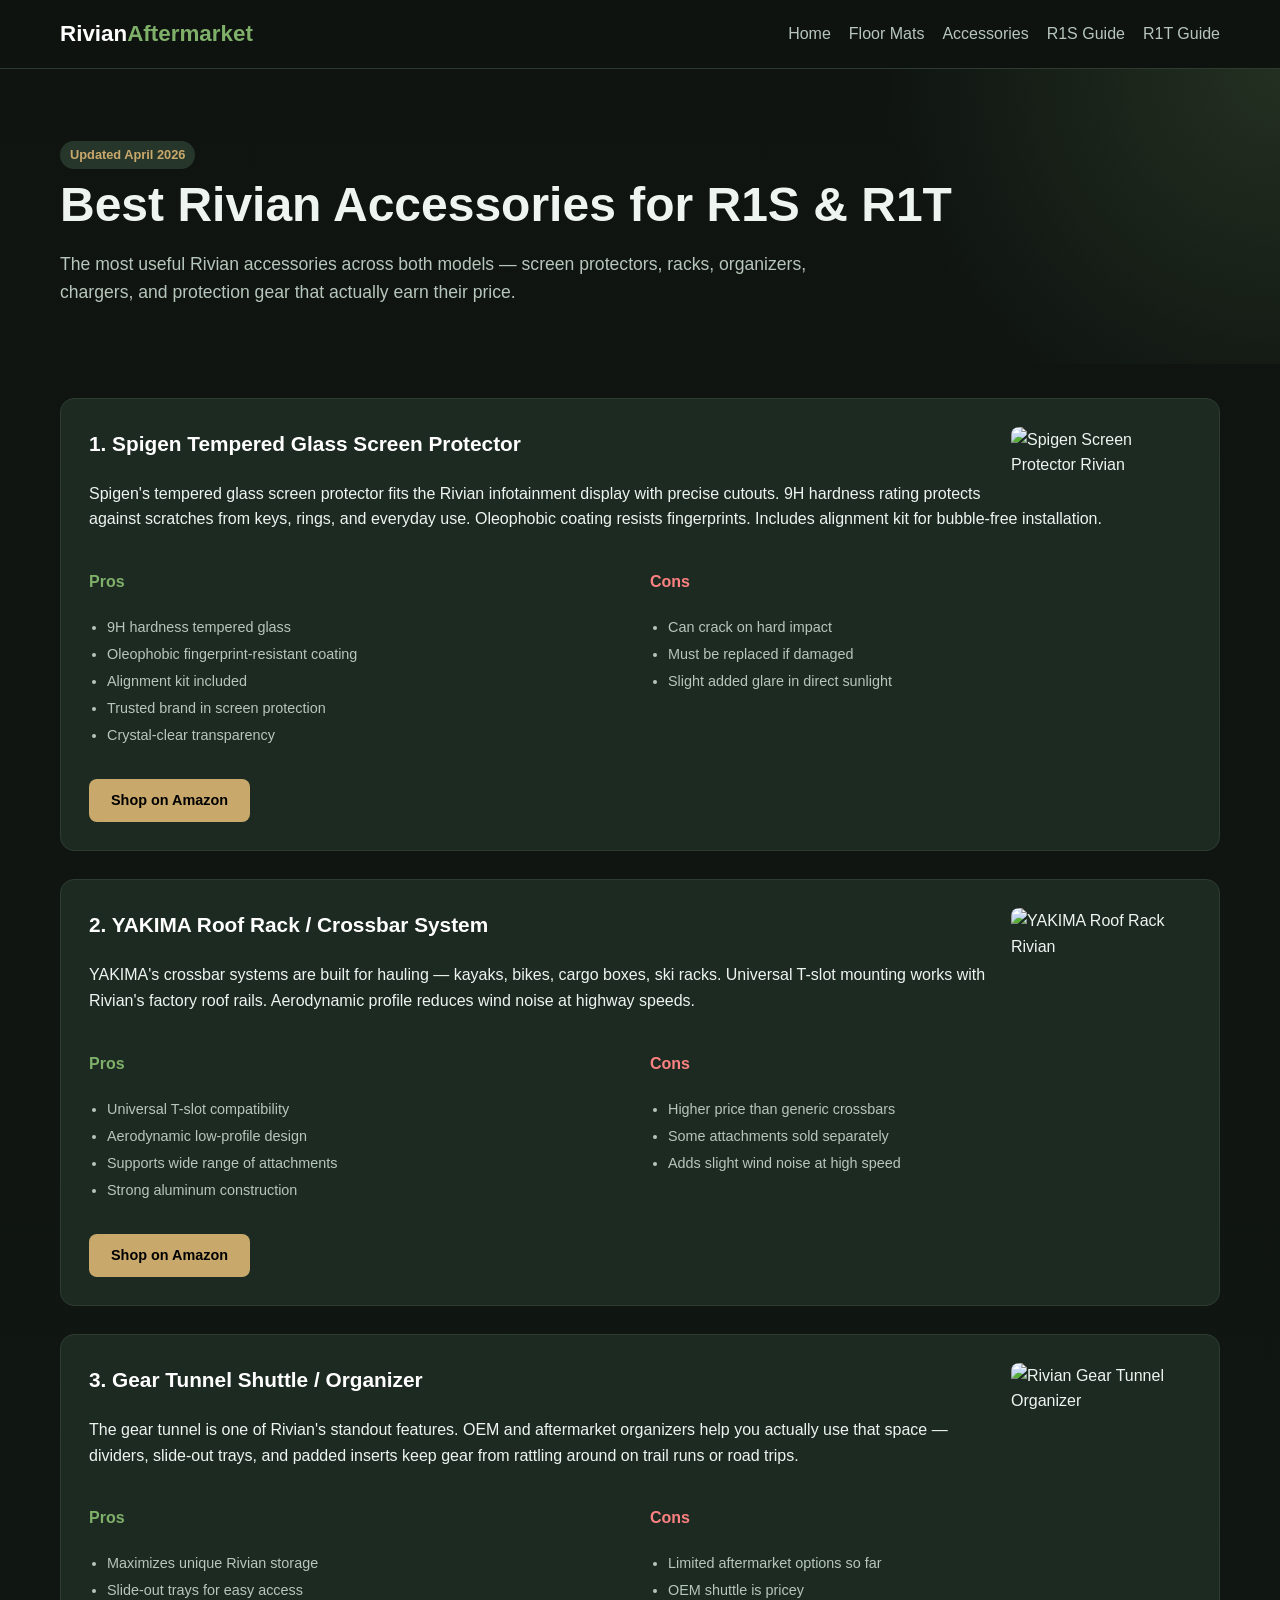
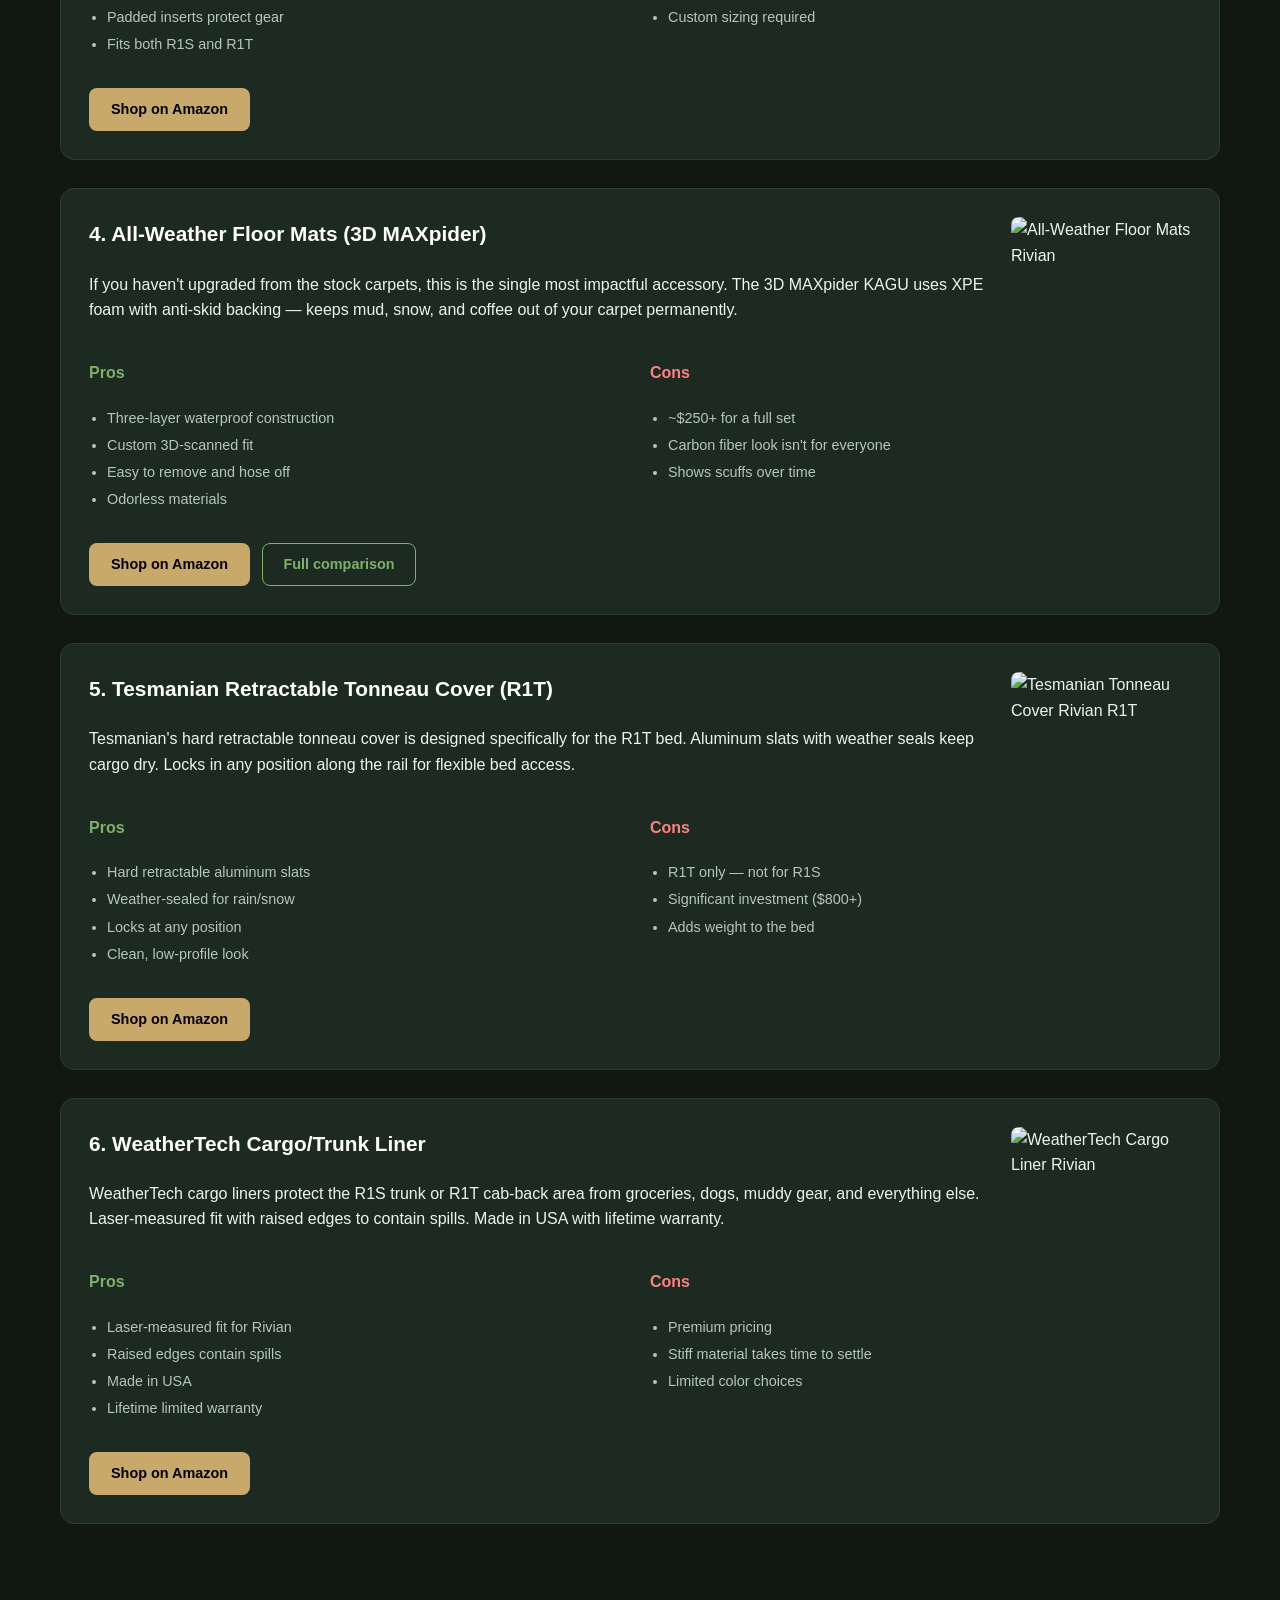
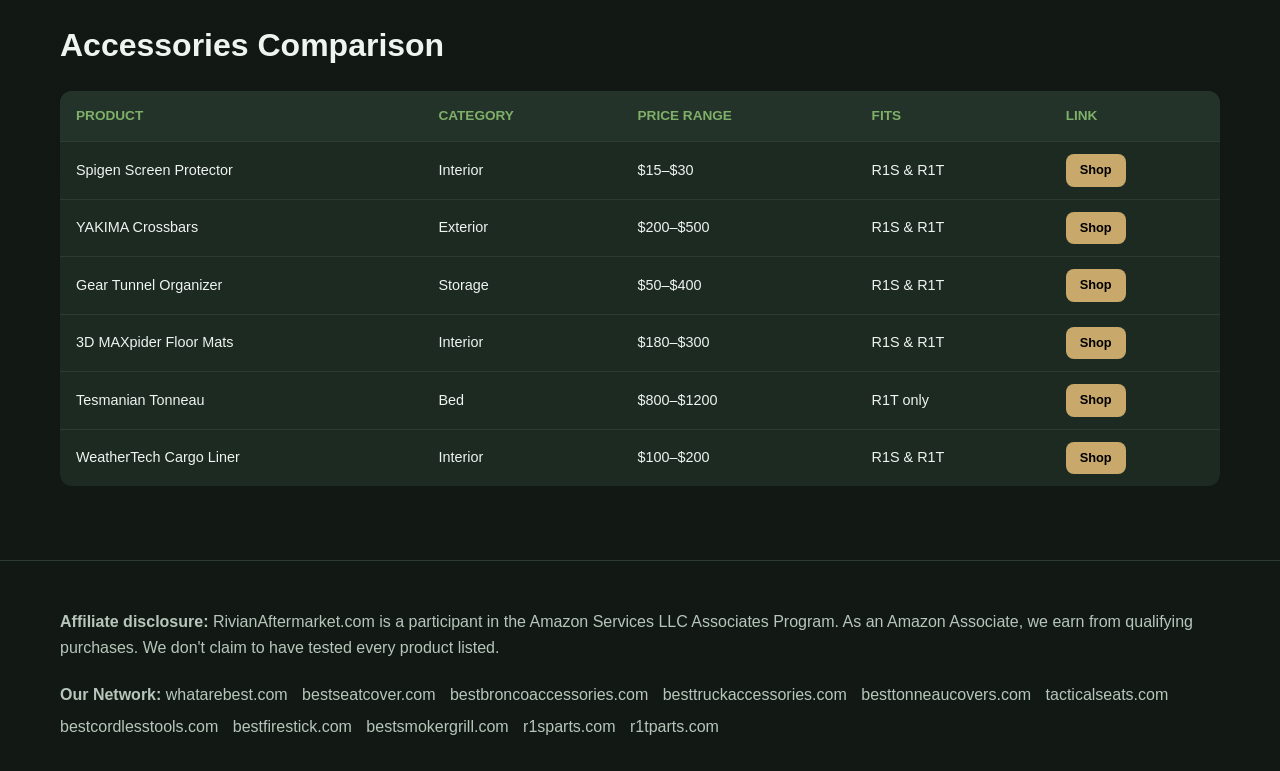
==== commit 7d2c692b: "SEO autofix: add missing canonical/meta-description/robots tags" ====
--- a/best-rivian-accessories.html
+++ b/best-rivian-accessories.html
@@ -15,7 +15,7 @@
 <section class="section"><div class="container">
 
 <div class="review-card">
-<div class="product-img"></div>
+<div class="product-img"><img src="https://m.media-amazon.com/images/I/61MqTzaa9bL._AC_SL1500_.jpg" alt="Spigen Screen Protector Rivian"></div>
 <h3>1. Spigen Tempered Glass Screen Protector</h3>
 <p>Spigen's tempered glass screen protector fits the Rivian infotainment display with precise cutouts. 9H hardness rating protects against scratches from keys, rings, and everyday use. Oleophobic coating resists fingerprints. Includes alignment kit for bubble-free installation.</p>
 <div class="pros-cons">
@@ -26,7 +26,7 @@
 </div>
 
 <div class="review-card">
-<div class="product-img"></div>
+<div class="product-img"><img src="https://m.media-amazon.com/images/I/71kN5cRSD0L._AC_SL1500_.jpg" alt="YAKIMA Roof Rack Rivian"></div>
 <h3>2. YAKIMA Roof Rack / Crossbar System</h3>
 <p>YAKIMA's crossbar systems are built for hauling — kayaks, bikes, cargo boxes, ski racks. Universal T-slot mounting works with Rivian's factory roof rails. Aerodynamic profile reduces wind noise at highway speeds.</p>
 <div class="pros-cons">
@@ -37,7 +37,7 @@
 </div>
 
 <div class="review-card">
-<div class="product-img"></div>
+<div class="product-img"><img src="https://m.media-amazon.com/images/I/71R1qR3xl1L._AC_SL1500_.jpg" alt="Rivian Gear Tunnel Organizer"></div>
 <h3>3. Gear Tunnel Shuttle / Organizer</h3>
 <p>The gear tunnel is one of Rivian's standout features. OEM and aftermarket organizers help you actually use that space — dividers, slide-out trays, and padded inserts keep gear from rattling around on trail runs or road trips.</p>
 <div class="pros-cons">
@@ -48,7 +48,7 @@
 </div>
 
 <div class="review-card">
-<div class="product-img"></div>
+<div class="product-img"><img src="https://m.media-amazon.com/images/I/71c9GKYX37L._AC_SL1500_.jpg" alt="All-Weather Floor Mats Rivian"></div>
 <h3>4. All-Weather Floor Mats (3D MAXpider)</h3>
 <p>If you haven't upgraded from the stock carpets, this is the single most impactful accessory. The 3D MAXpider KAGU uses XPE foam with anti-skid backing — keeps mud, snow, and coffee out of your carpet permanently.</p>
 <div class="pros-cons">
@@ -60,7 +60,7 @@
 </div>
 
 <div class="review-card">
-<div class="product-img"></div>
+<div class="product-img"><img src="https://m.media-amazon.com/images/I/71sQpTnZ7zL._AC_SL1500_.jpg" alt="Tesmanian Tonneau Cover Rivian R1T"></div>
 <h3>5. Tesmanian Retractable Tonneau Cover (R1T)</h3>
 <p>Tesmanian's hard retractable tonneau cover is designed specifically for the R1T bed. Aluminum slats with weather seals keep cargo dry. Locks in any position along the rail for flexible bed access.</p>
 <div class="pros-cons">
@@ -71,7 +71,7 @@
 </div>
 
 <div class="review-card">
-<div class="product-img"></div>
+<div class="product-img"><img src="https://m.media-amazon.com/images/I/71yb3PVxJkL._AC_SL1500_.jpg" alt="WeatherTech Cargo Liner Rivian"></div>
 <h3>6. WeatherTech Cargo/Trunk Liner</h3>
 <p>WeatherTech cargo liners protect the R1S trunk or R1T cab-back area from groceries, dogs, muddy gear, and everything else. Laser-measured fit with raised edges to contain spills. Made in USA with lifetime warranty.</p>
 <div class="pros-cons">
